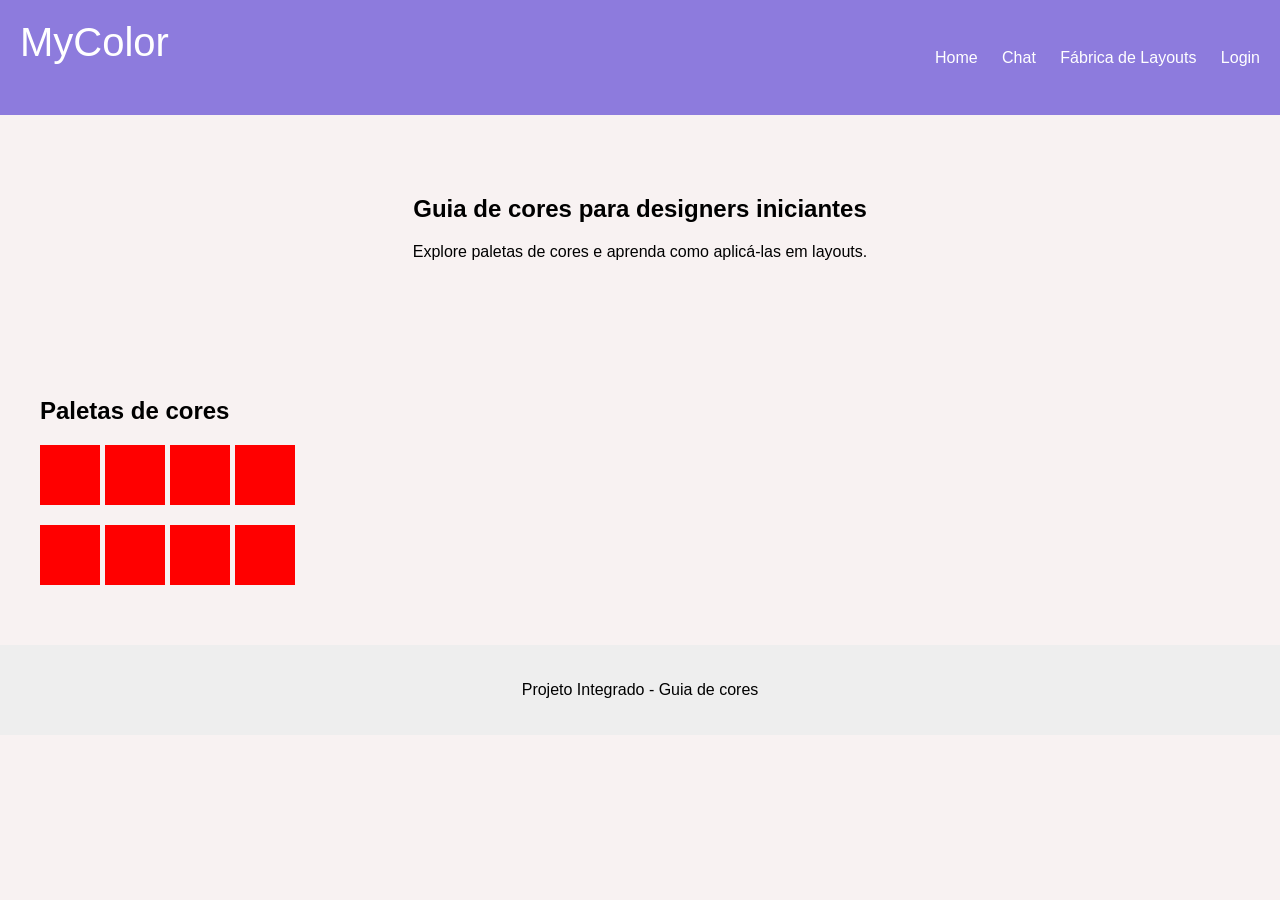
==== index.html @ c525cad0 "Primeiro Commit" ====
<!DOCTYPE html>
<html lang="pt-br">

<head>
<meta charset="UTF-8">
<title>MyColor</title>

<link rel="stylesheet" href="css/style.css">

</head>

<body>

<header>

<div class="logo">
MyColor
</div>

<nav>

<a href="index.html">Home</a>
<a href="chat.html">Chat</a>
<a href="fabrica-layout.html">Fábrica de Layouts</a>
<a href="login.html">Login</a>

</nav>

</header>


<main>

<section class="hero">

<h1>Guia de cores para designers iniciantes</h1>

<p>
Explore paletas de cores e aprenda como aplicá-las em layouts.
</p>

</section>


<section class="paletas">

<h2>Paletas de cores</h2>

<div class="paleta">

<div class="cor"></div>
<div class="cor"></div>
<div class="cor"></div>
<div class="cor"></div>

</div>

<div class="paleta">

<div class="cor"></div>
<div class="cor"></div>
<div class="cor"></div>
<div class="cor"></div>

</div>

</section>


</main>

<footer>

<p>Projeto Integrado - Guia de cores</p>

</footer>

</body>

</html>
---- css/style.css ----
body{
font-family: Arial;
margin:0;
background:#F8F2F2;
}

/* HEADER */

header{
background:#8D7BDD;
color:rgb(255, 255, 255);
padding:20px;

display:flex;
justify-content:space-between;
align-items:center;
}

nav a{
color:rgb(255, 255, 255);
text-decoration:none;
margin-left:20px;
}


/* HERO */

.hero{
padding:60px;
text-align:center;
}


/* PALETAS */

.paletas{
padding:40px;
}

.paleta{
display:flex;
margin-bottom:20px;
}

.cor{
width:60px;
height:60px;
margin-right:5px;
background:red;
}


/* FOOTER */

footer{
background:#eee;
padding:20px;
text-align:center;
}







/*TELA DE LOGIN*/



/* FUNDO DA PÁGINA */

.login-body{
background:#A4A5E3;
font-family: Arial, Helvetica, sans-serif;
margin:0;
display:flex;
justify-content:center;
align-items:center;
height:100vh;
}

/* CONTAINER */

.login-container{
text-align:center;
}

/* LOGO */

.logo{
font-size:40px;
margin-bottom:30px;
}

/* CAIXA DO LOGIN */

.login-box{
background:#EDEDED;
padding:40px;
border-radius:12px;
width:350px;
box-shadow:0px 4px 10px rgba(0,0,0,0.2);
}

/* INPUTS */

.login-box input{
width:100%;
padding:12px;
margin-bottom:15px;
border:none;
border-radius:8px;
background:#D9D9D9;
}

/* LINK SENHA */

.links{
text-align:right;
margin-bottom:20px;
}

.links a{
font-size:12px;
color:#6C63FF;
text-decoration:none;
}

/* BOTÃO */

button{
background:#7B6BE6;
color:white;
border:none;
padding:10px 30px;
border-radius:8px;
cursor:pointer;
}

/* TEXTO CADASTRO */

.cadastro{
margin-top:20px;
font-size:14px;
}

.cadastro a{
color:#6C63FF;
text-decoration:none;
}


/* EMAIL */
.email-exemplo{
font-size:13px;
margin-bottom:15px;
font-weight:bold;
}

/* REENVIAR */
.reenviar{
font-size:12px;
color:#555;
margin-bottom:10px;
}

/* CONTAINER DOS CÓDIGOS */
.codigo-container{
display:flex;
justify-content:center;
gap:10px;
margin-bottom:20px;
}

/* INPUTS DO CÓDIGO */
.codigo-container input{
width:40px;
height:40px;
text-align:center;
font-size:18px;
border:none;
border-radius:8px;
background:#DCDCDC;

box-shadow: inset 2px 2px 5px rgba(0,0,0,0.15),
            inset -2px -2px 5px rgba(255,255,255,0.7);

outline:none;
}

/* BOTÃO ENVIAR */
.btn-enviar{
background:#7B6BE6;
color:white;
border:none;
padding:10px 25px;
border-radius:10px;
cursor:pointer;
font-weight:bold;

box-shadow:0 4px 10px rgba(0,0,0,0.2);
}

.btn-enviar:hover{
background:#6a5ad1;
}


.linha-input{
display:flex;
gap:10px;
justify-content:center;
}

.codigo-container{
display:flex;
gap:10px;
justify-content:center;
margin-bottom:20px;
}

.codigo-container input{
width:40px;
height:40px;
text-align:center;
border:none;
border-radius:8px;
background:#DCDCDC;
}

.voltar{
position: fixed; /* fixa na tela */
top: 30px;
left: 30px;

background: #BDB9D9;
padding: 10px 14px;
border-radius: 12px;

text-decoration: none;
color: black;
font-size: 18px;

z-index: 999; /* garante que fica por cima */
}

.voltar:hover{    /* TEM INTERAÇÃO AO PASSAR O MOUSE POR CIMA*/
background:#a9a4d0;
}

.btn{
background:#7B6BE6;
color:white;
border:none;
padding:12px 25px;
border-radius:10px;
cursor:pointer;
font-weight:bold;
font-size:14px;

box-shadow:0 4px 10px rgba(0,0,0,0.2);

transition:0.2s;
}

/* HOVER */
.btn:hover{
background:#6a5ad1;
transform:scale(1.03);
}

/* ACTIVE (clique) */
.btn:active{
transform:scale(0.97);
}

.linha-input{
display:flex;
gap:10px;
justify-content:center;
align-items:center;
}
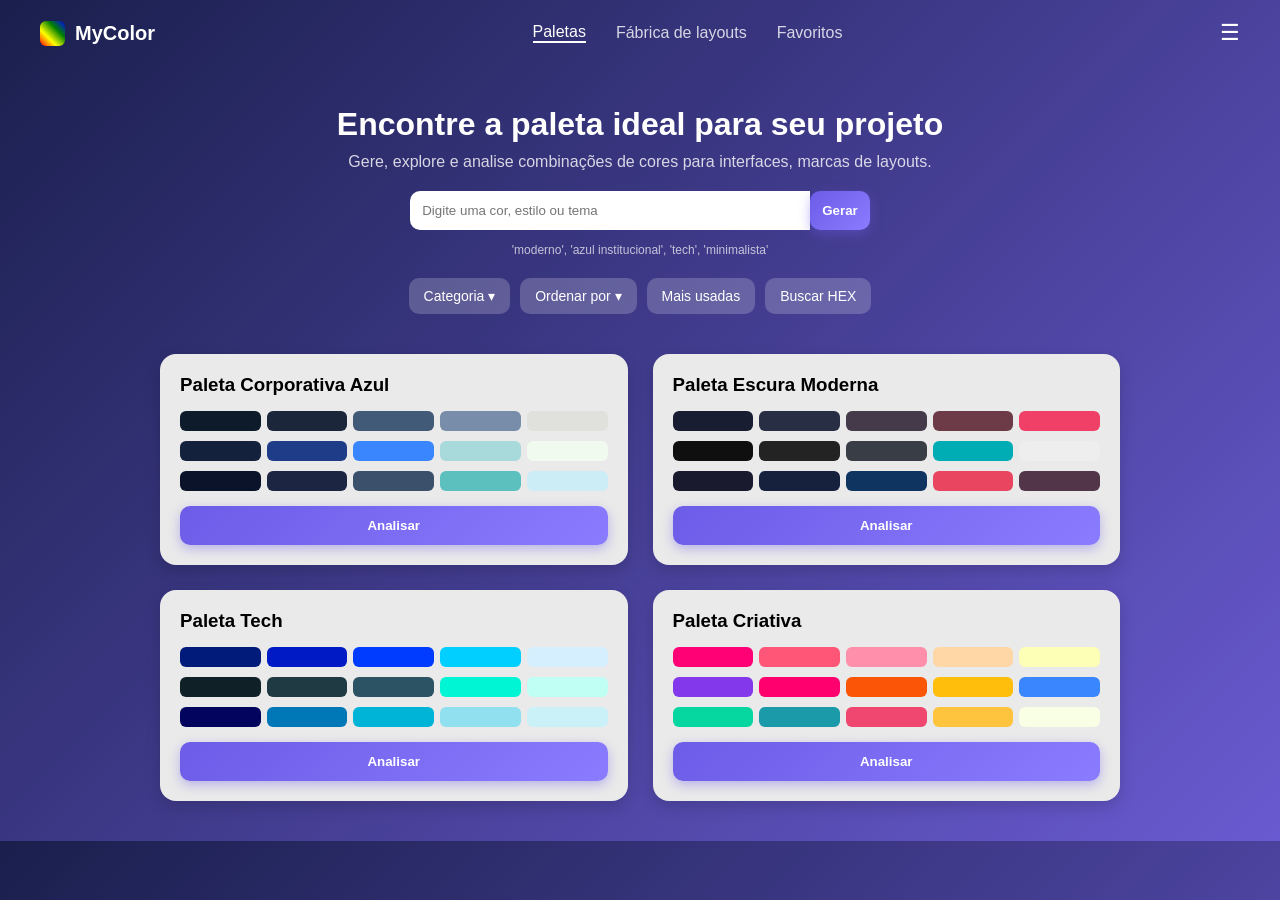
==== commit cbc1ebe3: "segundo commit" ====
--- a/index.html
+++ b/index.html
@@ -1,80 +1,181 @@
 <!DOCTYPE html>
 <html lang="pt-br">
-
 <head>
 <meta charset="UTF-8">
-<title>MyColor</title>
-
+<title>MyColor - Paletas</title>
 <link rel="stylesheet" href="css/style.css">
-
 </head>
-
 <body>
 
-<header>
+<header class="topo">
+    <div class="logo-area">
+        <div class="logo-icon"></div>
+        <h2 class="logo">MyColor</h2>
+    </div>
 
-<div class="logo">
-MyColor
-</div>
+    <nav class="menu">
+        <a href="index.html" class="ativo">Paletas</a>
+        <a href="fabrica-layout.html">Fábrica de layouts</a>
+        <a href="favoritos.html">Favoritos</a>
+    </nav>
 
-<nav>
-
-<a href="index.html">Home</a>
-<a href="chat.html">Chat</a>
-<a href="fabrica-layout.html">Fábrica de Layouts</a>
-<a href="login.html">Login</a>
-
-</nav>
-
+    <a href="login.html" class="menu-icon">☰</a>
 </header>
 
+<section class="hero">
+    <h1>Encontre a paleta ideal para seu projeto</h1>
+    <p>Gere, explore e analise combinações de cores para interfaces, marcas de layouts.</p>
 
-<main>
+    <div class="busca">
+        <input type="text" placeholder="Digite uma cor, estilo ou tema">
+        <button>Gerar</button>
+    </div>
 
-<section class="hero">
+    <span class="exemplo">'moderno', 'azul institucional', 'tech', 'minimalista'</span>
 
-<h1>Guia de cores para designers iniciantes</h1>
-
-<p>
-Explore paletas de cores e aprenda como aplicá-las em layouts.
-</p>
-
+    <div class="filtros">
+        <div class="filtro">Categoria ▾</div>
+        <div class="filtro">Ordenar por ▾</div>
+        <div class="filtro">Mais usadas</div>
+        <div class="filtro">Buscar HEX</div>
+    </div>
 </section>
 
+<main class="paletas-container">
 
-<section class="paletas">
+    <!-- CORPORATIVO -->
+    <div class="paleta-card">
+        <h3>Paleta Corporativa Azul</h3>
 
-<h2>Paletas de cores</h2>
+        <div class="grupo-paletas">
+            <div class="linha">
+                <span style="background:#0D1B2A"></span>
+                <span style="background:#1B263B"></span>
+                <span style="background:#415A77"></span>
+                <span style="background:#778DA9"></span>
+                <span style="background:#E0E1DD"></span>
+            </div>
 
-<div class="paleta">
+            <div class="linha">
+                <span style="background:#14213D"></span>
+                <span style="background:#1F3C88"></span>
+                <span style="background:#3A86FF"></span>
+                <span style="background:#A8DADC"></span>
+                <span style="background:#F1FAEE"></span>
+            </div>
 
-<div class="cor"></div>
-<div class="cor"></div>
-<div class="cor"></div>
-<div class="cor"></div>
+            <div class="linha">
+                <span style="background:#0B132B"></span>
+                <span style="background:#1C2541"></span>
+                <span style="background:#3A506B"></span>
+                <span style="background:#5BC0BE"></span>
+                <span style="background:#CDEDF6"></span>
+            </div>
+        </div>
 
-</div>
+        <button class="btn-analisar">Analisar</button>
+    </div>
 
-<div class="paleta">
+    <!-- ESCURA -->
+    <div class="paleta-card">
+        <h3>Paleta Escura Moderna</h3>
 
-<div class="cor"></div>
-<div class="cor"></div>
-<div class="cor"></div>
-<div class="cor"></div>
+        <div class="grupo-paletas">
+            <div class="linha">
+                <span style="background:#191D32"></span>
+                <span style="background:#282F44"></span>
+                <span style="background:#453A49"></span>
+                <span style="background:#6D3B47"></span>
+                <span style="background:#F14068"></span>
+            </div>
 
-</div>
+            <div class="linha">
+                <span style="background:#0F0F0F"></span>
+                <span style="background:#232323"></span>
+                <span style="background:#393E46"></span>
+                <span style="background:#00ADB5"></span>
+                <span style="background:#EEEEEE"></span>
+            </div>
 
-</section>
+            <div class="linha">
+                <span style="background:#1A1A2E"></span>
+                <span style="background:#16213E"></span>
+                <span style="background:#0F3460"></span>
+                <span style="background:#E94560"></span>
+                <span style="background:#53354A"></span>
+            </div>
+        </div>
 
+        <button class="btn-analisar">Analisar</button>
+    </div>
+
+    <!-- TECH -->
+    <div class="paleta-card">
+        <h3>Paleta Tech</h3>
+
+        <div class="grupo-paletas">
+            <div class="linha">
+                <span style="background:#001B79"></span>
+                <span style="background:#001BC5"></span>
+                <span style="background:#003CFF"></span>
+                <span style="background:#00CFFF"></span>
+                <span style="background:#D6EFFF"></span>
+            </div>
+
+            <div class="linha">
+                <span style="background:#0F2027"></span>
+                <span style="background:#203A43"></span>
+                <span style="background:#2C5364"></span>
+                <span style="background:#00F5D4"></span>
+                <span style="background:#C0FFF4"></span>
+            </div>
+
+            <div class="linha">
+                <span style="background:#03045E"></span>
+                <span style="background:#0077B6"></span>
+                <span style="background:#00B4D8"></span>
+                <span style="background:#90E0EF"></span>
+                <span style="background:#CAF0F8"></span>
+            </div>
+        </div>
+
+        <button class="btn-analisar">Analisar</button>
+    </div>
+
+    <!-- CRIATIVA -->
+    <div class="paleta-card">
+        <h3>Paleta Criativa</h3>
+
+        <div class="grupo-paletas">
+            <div class="linha">
+                <span style="background:#FF0075"></span>
+                <span style="background:#FF5677"></span>
+                <span style="background:#FF8FAB"></span>
+                <span style="background:#FFD6A5"></span>
+                <span style="background:#FDFFB6"></span>
+            </div>
+
+            <div class="linha">
+                <span style="background:#8338EC"></span>
+                <span style="background:#FF006E"></span>
+                <span style="background:#FB5607"></span>
+                <span style="background:#FFBE0B"></span>
+                <span style="background:#3A86FF"></span>
+            </div>
+
+            <div class="linha">
+                <span style="background:#06D6A0"></span>
+                <span style="background:#1B9AAA"></span>
+                <span style="background:#EF476F"></span>
+                <span style="background:#FFC43D"></span>
+                <span style="background:#F8FFE5"></span>
+            </div>
+        </div>
+
+        <button class="btn-analisar">Analisar</button>
+    </div>
 
 </main>
 
-<footer>
-
-<p>Projeto Integrado - Guia de cores</p>
-
-</footer>
-
 </body>
-
 </html>
--- a/css/style.css
+++ b/css/style.css
@@ -1,283 +1,872 @@
+/* ===== RESET ===== */
+*{
+margin:0;
+padding:0;
+box-sizing:border-box;
+font-family:Arial, Helvetica, sans-serif;
+}
+
+/* ===== BODY ===== */
 body{
-font-family: Arial;
-margin:0;
-background:#F8F2F2;
-}
-
-/* HEADER */
-
-header{
-background:#8D7BDD;
-color:rgb(255, 255, 255);
+background:linear-gradient(135deg, #1a1f4d, #6a5ad1);
+color:white;
+}
+
+/* ===== TOPO ===== */
+.topo{
+display:flex;
+justify-content:space-between;
+align-items:center;
+padding:20px 40px;
+}
+
+.logo{
+font-size:20px;
+font-weight:bold;
+}
+
+.logo-area{
+display:flex;
+align-items:center;
+gap:10px;
+}
+
+.logo-icon{
+width:25px;
+height:25px;
+background:linear-gradient(45deg, red, yellow, green, blue);
+border-radius:6px;
+}
+
+/* MENU */
+.menu{
+display:flex;
+align-items:center;
+}
+
+.menu a{
+margin:0 15px;
+color:white;
+text-decoration:none;
+opacity:0.8;
+transition:0.2s;
+}
+
+.menu a:hover{
+opacity:1;
+}
+
+.menu a.ativo{
+opacity:1;
+border-bottom:2px solid white;
+}
+
+/* MENU ICON */
+.menu-icon{
+font-size:22px;
+cursor:pointer;
+color:white;
+text-decoration:none;
+transition:0.2s;
+}
+
+.menu-icon:hover{
+transform:scale(1.1);
+}
+
+/* ===== HERO ===== */
+.hero{
+text-align:center;
+margin-top:40px;
+}
+
+.hero h1{
+font-size:32px;
+margin-bottom:10px;
+}
+
+.hero p{
+opacity:0.8;
+margin-bottom:20px;
+}
+
+/* BUSCA */
+.busca{
+display:flex;
+justify-content:center;
+margin-bottom:10px;
+}
+
+.busca input{
+width:400px;
+padding:12px;
+border:none;
+border-radius:10px 0 0 10px;
+}
+
+.busca button{
+padding:12px 20px;
+border:none;
+background:#3A86FF;
+color:white;
+border-radius:0 10px 10px 0;
+cursor:pointer;
+}
+
+/* TEXTO EXEMPLO */
+.exemplo{
+font-size:12px;
+opacity:0.7;
+}
+
+/* FILTROS */
+.filtros{
+display:flex;
+justify-content:center;
+gap:10px;
+margin:20px 0;
+flex-wrap:wrap;
+}
+
+.filtro{
+background:rgba(255,255,255,0.2);
+padding:10px 15px;
+border-radius:10px;
+font-size:14px;
+}
+
+/* ===== PALETAS ===== */
+.paletas-container{
+display:grid;
+grid-template-columns:repeat(2, 1fr);
+gap:25px;
+max-width:1000px;
+margin:40px auto;
+padding:0 20px;
+}
+
+.paleta-card{
+background:#eaeaea;
+color:black;
 padding:20px;
-
-display:flex;
-justify-content:space-between;
-align-items:center;
-}
-
-nav a{
-color:rgb(255, 255, 255);
-text-decoration:none;
-margin-left:20px;
-}
-
-
-/* HERO */
-
-.hero{
-padding:60px;
-text-align:center;
-}
-
-
-/* PALETAS */
-
-.paletas{
-padding:40px;
-}
-
-.paleta{
-display:flex;
+border-radius:16px;
+box-shadow:0 6px 15px rgba(0,0,0,0.15);
+transition:0.2s;
+}
+
+.paleta-card:hover{
+transform:translateY(-3px);
+}
+
+.paleta-card h3{
+margin-bottom:15px;
+}
+
+/* ===== NOVAS PALETAS AGRUPADAS ===== */
+.grupo-paletas{
+display:flex;
+flex-direction:column;
+gap:10px;
+margin-bottom:15px;
+}
+
+.linha{
+display:flex;
+gap:6px;
+}
+
+.linha span{
+flex:1;
+height:20px;
+border-radius:6px;
+}
+
+/* BOTÃO ANALISAR */
+.btn-analisar{
+width:100%;
+padding:10px;
+border:none;
+border-radius:10px;
+background:#3A86FF;
+color:white;
+cursor:pointer;
+font-weight:bold;
+transition:0.2s;
+}
+
+.btn-analisar:hover{
+background:#2f6fd1;
+transform:scale(1.02);
+}
+
+/* ===== FÁBRICA ===== */
+.painel-topo{
+display:flex;
+gap:20px;
 margin-bottom:20px;
 }
 
-.cor{
-width:60px;
-height:60px;
-margin-right:5px;
-background:red;
-}
-
-
-/* FOOTER */
-
-footer{
-background:#eee;
-padding:20px;
-text-align:center;
-}
-
-
-
-
-
-
-
-/*TELA DE LOGIN*/
-
-
-
-/* FUNDO DA PÁGINA */
-
-.login-body{
-background:#A4A5E3;
-font-family: Arial, Helvetica, sans-serif;
-margin:0;
-display:flex;
-justify-content:center;
-align-items:center;
-height:100vh;
-}
-
-/* CONTAINER */
-
-.login-container{
-text-align:center;
-}
-
-/* LOGO */
-
-.logo{
-font-size:40px;
-margin-bottom:30px;
-}
-
-/* CAIXA DO LOGIN */
-
-.login-box{
-background:#EDEDED;
-padding:40px;
+.box{
+flex:1;
+background:#f5f5f5;
+padding:15px;
 border-radius:12px;
-width:350px;
-box-shadow:0px 4px 10px rgba(0,0,0,0.2);
-}
-
-/* INPUTS */
-
-.login-box input{
-width:100%;
-padding:12px;
-margin-bottom:15px;
-border:none;
-border-radius:8px;
-background:#D9D9D9;
-}
-
-/* LINK SENHA */
-
-.links{
-text-align:right;
-margin-bottom:20px;
-}
-
-.links a{
-font-size:12px;
-color:#6C63FF;
-text-decoration:none;
-}
-
-/* BOTÃO */
-
-button{
-background:#7B6BE6;
-color:white;
-border:none;
-padding:10px 30px;
-border-radius:8px;
-cursor:pointer;
-}
-
-/* TEXTO CADASTRO */
-
-.cadastro{
-margin-top:20px;
-font-size:14px;
-}
-
-.cadastro a{
-color:#6C63FF;
-text-decoration:none;
-}
-
-
-/* EMAIL */
-.email-exemplo{
-font-size:13px;
-margin-bottom:15px;
-font-weight:bold;
-}
-
-/* REENVIAR */
-.reenviar{
-font-size:12px;
-color:#555;
+box-shadow:0 2px 6px rgba(0,0,0,0.1);
+text-align:left;
+color:black;
+}
+
+.box p{
+font-weight:600;
 margin-bottom:10px;
 }
 
-/* CONTAINER DOS CÓDIGOS */
-.codigo-container{
-display:flex;
-justify-content:center;
+.paleta-fixa{
+display:flex;
 gap:10px;
-margin-bottom:20px;
-}
-
-/* INPUTS DO CÓDIGO */
-.codigo-container input{
+}
+
+.paleta-fixa span{
 width:40px;
 height:40px;
+border-radius:8px;
+}
+
+/* BOTÕES */
+.botoes-tipo button{
+padding:8px 15px;
+border:none;
+border-radius:20px;
+background:#ddd;
+cursor:pointer;
+margin-right:8px;
+transition:0.2s;
+}
+
+.botoes-tipo button:hover{
+background:#bbb;
+}
+
+.botoes-tipo button.ativo{
+background:#3A86FF;
+color:#fff;
+}
+
+/* PREVIEW */
+.preview{
+background:#fff;
+border-radius:16px;
+padding:25px;
+box-shadow:0 8px 20px rgba(0,0,0,0.1);
+transition:0.3s;
+color:black;
+}
+
+.preview:hover{
+transform:scale(1.01);
+}
+
+.preview-header{
+display:flex;
+justify-content:space-between;
+align-items:center;
+margin-bottom:20px;
+}
+
+.logo-mini{
+width:50px;
+height:25px;
+background:#3A86FF;
+border-radius:6px;
+}
+
+.menu-mini{
+width:120px;
+height:20px;
+background:#ddd;
+border-radius:6px;
+}
+
+.preview-body{
+display:grid;
+grid-template-columns:repeat(2, 1fr);
+gap:10px;
+}
+
+.card-mini{
+height:70px;
+background:#f0f0f0;
+border-radius:10px;
+}
+
+.preview-footer{
+margin-top:20px;
+display:flex;
+justify-content:center;
+}
+
+.btn-mini{
+width:140px;
+height:35px;
+background:#3A86FF;
+border-radius:10px;
+}
+
+/* BOTÃO FINAL */
+.acao{
 text-align:center;
+margin-top:20px;
+}
+
+.btn-aplicar{
+padding:12px 25px;
+background:#3A86FF;
+color:#fff;
+border:none;
+border-radius:10px;
+cursor:pointer;
+font-weight:600;
+transition:0.2s;
+}
+
+.btn-aplicar:hover{
+background:#2f6fd1;
+transform:scale(1.03);
+}
+
+/* ===== CHAT ===== */
+.chat-btn{
+position:fixed;
+bottom:30px;
+right:30px;
+width:55px;
+height:55px;
+border-radius:50%;
+background:#d9d9d9;
+display:flex;
+align-items:center;
+justify-content:center;
+font-size:20px;
+cursor:pointer;
+box-shadow:0 4px 10px rgba(0,0,0,0.3);
+transition:0.2s;
+}
+
+.chat-btn:hover{
+transform:scale(1.1);
+}
+
+.chat-overlay{
+position:fixed;
+top:0;
+left:0;
+width:100%;
+height:100%;
+background:rgba(0,0,0,0.4);
+display:none;
+justify-content:center;
+align-items:center;
+z-index:1000;
+}
+
+.chat-box{
+width:500px;
+height:350px;
+background:#1e1e1e;
+border-radius:10px;
+display:flex;
+flex-direction:column;
+position:relative;
+overflow:hidden;
+}
+
+.fechar{
+position:absolute;
+top:10px;
+right:15px;
+color:white;
+cursor:pointer;
 font-size:18px;
-border:none;
+}
+
+.chat-mensagens{
+flex:1;
+padding:15px;
+color:white;
+overflow-y:auto;
+}
+
+.msg-bot{
+background:#2c2c2c;
+padding:10px;
 border-radius:8px;
-background:#DCDCDC;
-
-box-shadow: inset 2px 2px 5px rgba(0,0,0,0.15),
-            inset -2px -2px 5px rgba(255,255,255,0.7);
-
+margin-bottom:10px;
+max-width:70%;
+}
+
+.msg-user{
+background:#3A86FF;
+padding:10px;
+border-radius:8px;
+margin-bottom:10px;
+max-width:70%;
+margin-left:auto;
+}
+
+.chat-input{
+display:flex;
+padding:10px;
+background:#2a2a2a;
+}
+
+.chat-input input{
+flex:1;
+background:#3a3a3a;
+border:none;
+color:white;
+padding:10px;
+border-radius:6px;
+}
+
+.chat-input button{
+margin-left:10px;
+background:#3A86FF;
+border:none;
+color:white;
+padding:10px 15px;
+border-radius:6px;
+cursor:pointer;
+}
+
+/* ===== LOGIN ===== */
+.login-body{
+height:100vh;
+display:flex;
+justify-content:center;
+align-items:center;
+background:linear-gradient(135deg, #6C5CE7, #000);
+}
+
+.login-container{
+display:flex;
+flex-direction:column;
+align-items:center;
+}
+
+.login-body .logo{
+color:white;
+margin-bottom:20px;
+}
+
+.login-box{
+background:white;
+padding:30px;
+border-radius:12px;
+width:320px;
+box-shadow:0 10px 25px rgba(0,0,0,0.2);
+color:black;
+}
+
+.login-box form{
+display:flex;
+flex-direction:column;
+}
+
+.login-box input{
+margin-bottom:15px;
+border:1px solid #ccc;
+padding:10px;
+border-radius:8px;
+}
+
+.login-box input:focus{
+border-color:#6C5CE7;
 outline:none;
 }
 
-/* BOTÃO ENVIAR */
-.btn-enviar{
-background:#7B6BE6;
-color:white;
-border:none;
-padding:10px 25px;
-border-radius:10px;
-cursor:pointer;
+/* LINKS */
+.links{
+display:flex;
+justify-content:flex-end;
+margin-bottom:15px;
+}
+
+.links a{
+font-size:13px;
+color:#6C5CE7;
+text-decoration:none;
+}
+
+.links a:hover{
+text-decoration:underline;
+}
+
+.cadastro{
+margin-top:15px;
+font-size:14px;
+text-align:center;
+}
+
+.cadastro a{
+color:#6C5CE7;
+text-decoration:none;
+}
+
+.cadastro a:hover{
+text-decoration:underline;
+}
+
+/* ===== CONTAINER ===== */
+.container{
+max-width:1000px; /* menor */
+margin:30px auto;
+padding:0 15px;
+}
+
+/* ===== TÍTULO ===== */
+.container h2{
+font-size:20px;
+margin-bottom:15px;
+}
+
+/* ===== PAINEL TOPO ===== */
+.painel-topo{
+display:flex;
+gap:15px;
+margin-bottom:15px;
+}
+
+.box{
+flex:1;
+background:#f5f5f5;
+padding:12px; /* menor */
+border-radius:10px;
+color:black;
+}
+
+.box p{
+font-size:13px;
+margin-bottom:8px;
+}
+
+/* ===== PALETA FIXA ===== */
+.paleta-fixa{
+display:flex;
+gap:6px;
+}
+
+.paleta-fixa span{
+width:28px;  /* menor */
+height:28px;
+border-radius:6px;
+}
+
+/* ===== BOTÕES TIPO ===== */
+.botoes-tipo{
+display:flex;
+gap:8px;
+}
+
+.botoes-tipo button{
+padding:6px 12px;
+border:none;
+border-radius:15px;
+background:#ddd;
+cursor:pointer;
+font-size:12px;
+}
+
+.botoes-tipo .ativo{
+background:#3A86FF;
+color:white;
+}
+
+/* ===== PREVIEW ===== */
+.preview{
+background:#eaeaea;
+padding:15px; /* menor */
+border-radius:14px;
+margin-bottom:15px;
+}
+
+/* HEADER */
+.preview-header{
+display:flex;
+justify-content:space-between;
+margin-bottom:10px;
+}
+
+.logo-mini{
+width:60px;
+height:18px;
+background:#3A86FF;
+border-radius:6px;
+}
+
+.menu-mini{
+width:90px;
+height:14px;
+background:#bbb;
+border-radius:6px;
+}
+
+/* BODY */
+.preview-body{
+display:grid;
+grid-template-columns:1fr 1fr;
+gap:10px;
+margin-bottom:10px;
+}
+
+.card-mini{
+height:60px; /* menor */
+background:#d1d1d1;
+border-radius:10px;
+}
+
+/* FOOTER */
+.preview-footer{
+display:flex;
+justify-content:center;
+}
+
+.btn-mini{
+width:120px;
+height:30px;
+background:#3A86FF;
+border-radius:8px;
+}
+
+/* ===== BOTÃO AÇÃO ===== */
+.acao{
+text-align:center;
+margin-top:10px;
+}
+
+.btn-aplicar{
+padding:10px 20px; /* menor */
+border:none;
+border-radius:10px;
+background:#3A86FF;
+color:white;
+cursor:pointer;
+font-size:13px;
+transition:0.2s;
+}
+
+.btn-aplicar:hover{
+background:#2f6fd6;
+}
+
+
+/* ===== RESET ===== */
+*{
+margin:0;
+padding:0;
+box-sizing:border-box;
+font-family:Arial, Helvetica, sans-serif;
+}
+
+/* ===== BODY ===== */
+body{
+background:linear-gradient(135deg, #1a1f4d, #6a5ad1);
+color:white;
+}
+
+/* ===== TOPO ===== */
+.topo{
+display:flex;
+justify-content:space-between;
+align-items:center;
+padding:20px 40px;
+}
+
+.logo{
+font-size:20px;
 font-weight:bold;
-
-box-shadow:0 4px 10px rgba(0,0,0,0.2);
-}
-
-.btn-enviar:hover{
-background:#6a5ad1;
-}
-
-
-.linha-input{
-display:flex;
+}
+
+.logo-area{
+display:flex;
+align-items:center;
 gap:10px;
-justify-content:center;
-}
-
-.codigo-container{
-display:flex;
-gap:10px;
-justify-content:center;
-margin-bottom:20px;
-}
-
-.codigo-container input{
-width:40px;
-height:40px;
+}
+
+.logo-icon{
+width:25px;
+height:25px;
+background:linear-gradient(45deg, red, yellow, green, blue);
+border-radius:6px;
+}
+
+/* MENU */
+.menu{
+display:flex;
+align-items:center;
+}
+
+.menu a{
+margin:0 15px;
+color:white;
+text-decoration:none;
+opacity:0.8;
+transition:0.2s;
+}
+
+.menu a:hover{
+opacity:1;
+}
+
+.menu a.ativo{
+opacity:1;
+border-bottom:2px solid white;
+}
+
+/* ===== HERO ===== */
+.hero{
 text-align:center;
-border:none;
+margin-top:40px;
+}
+
+/* ===== BOTÃO PADRÃO (NOVO ESTILO) ===== */
+.btn-analisar,
+.btn-aplicar,
+.busca button,
+.login-box button,
+.chat-input button{
+background:linear-gradient(135deg, #6C5CE7, #8A7CFF);
+color:white;
+border:none;
+border-radius:10px;
+padding:12px;
+cursor:pointer;
+font-weight:bold;
+transition:0.25s;
+box-shadow:0 4px 12px rgba(108,92,231,0.4);
+}
+
+/* HOVER */
+.btn-analisar:hover,
+.btn-aplicar:hover,
+.busca button:hover,
+.login-box button:hover,
+.chat-input button:hover{
+transform:translateY(-2px);
+box-shadow:0 6px 16px rgba(108,92,231,0.6);
+}
+
+/* CLICK */
+.btn-analisar:active,
+.btn-aplicar:active,
+.busca button:active,
+.login-box button:active,
+.chat-input button:active{
+transform:scale(0.97);
+}
+
+/* ===== INPUT ===== */
+input{
+border:1px solid #ccc;
 border-radius:8px;
-background:#DCDCDC;
-}
-
-.voltar{
-position: fixed; /* fixa na tela */
-top: 30px;
-left: 30px;
-
-background: #BDB9D9;
-padding: 10px 14px;
-border-radius: 12px;
-
-text-decoration: none;
-color: black;
-font-size: 18px;
-
-z-index: 999; /* garante que fica por cima */
-}
-
-.voltar:hover{    /* TEM INTERAÇÃO AO PASSAR O MOUSE POR CIMA*/
-background:#a9a4d0;
-}
-
-.btn{
-background:#7B6BE6;
-color:white;
-border:none;
-padding:12px 25px;
-border-radius:10px;
-cursor:pointer;
-font-weight:bold;
-font-size:14px;
-
-box-shadow:0 4px 10px rgba(0,0,0,0.2);
-
-transition:0.2s;
-}
-
-/* HOVER */
-.btn:hover{
-background:#6a5ad1;
-transform:scale(1.03);
-}
-
-/* ACTIVE (clique) */
-.btn:active{
-transform:scale(0.97);
-}
-
-.linha-input{
-display:flex;
-gap:10px;
-justify-content:center;
-align-items:center;
-}+padding:10px;
+}
+
+input:focus{
+outline:none;
+border-color:#6C5CE7;
+box-shadow:0 0 5px rgba(108,92,231,0.3);
+}
+
+/* ===== LOGIN ===== */
+.login-body{
+height:100vh;
+display:flex;
+justify-content:center;
+align-items:center;
+background:linear-gradient(135deg, #6C5CE7, #000);
+}
+
+.login-box{
+background:white;
+padding:30px;
+border-radius:12px;
+width:320px;
+box-shadow:0 10px 25px rgba(0,0,0,0.2);
+color:black;
+}
+
+.login-box h2{
+margin-bottom:15px;
+text-align:center;
+}
+
+.login-box input{
+margin-bottom:15px;
+}
+
+/* ===== CHAT ===== */
+.chat-btn{
+position:fixed;
+bottom:25px;
+right:25px;
+width:55px;
+height:55px;
+border-radius:50%;
+background:linear-gradient(135deg, #6C5CE7, #8A7CFF);
+display:flex;
+align-items:center;
+justify-content:center;
+font-size:22px;
+cursor:pointer;
+box-shadow:0 6px 15px rgba(0,0,0,0.3);
+transition:0.2s;
+}
+
+.chat-btn:hover{
+transform:scale(1.1);
+}
+
+.chat-overlay{
+position:fixed;
+top:0;
+left:0;
+width:100%;
+height:100%;
+background:rgba(0,0,0,0.5);
+display:none;
+justify-content:center;
+align-items:center;
+z-index:1000;
+}
+
+.chat-box{
+width:420px;
+height:320px;
+background:#1f1f2e;
+border-radius:12px;
+display:flex;
+flex-direction:column;
+overflow:hidden;
+}
+
+.chat-input{
+display:flex;
+padding:10px;
+background:#2a2a3a;
+}
+
+.chat-input input{
+flex:1;
+background:#3a3a4a;
+border:none;
+color:white;
+padding:8px;
+border-radius:6px;
+}
+
+/* ===== RESPONSIVO ===== */
+@media(max-width:768px){
+.busca input{
+width:100%;
+}
+}
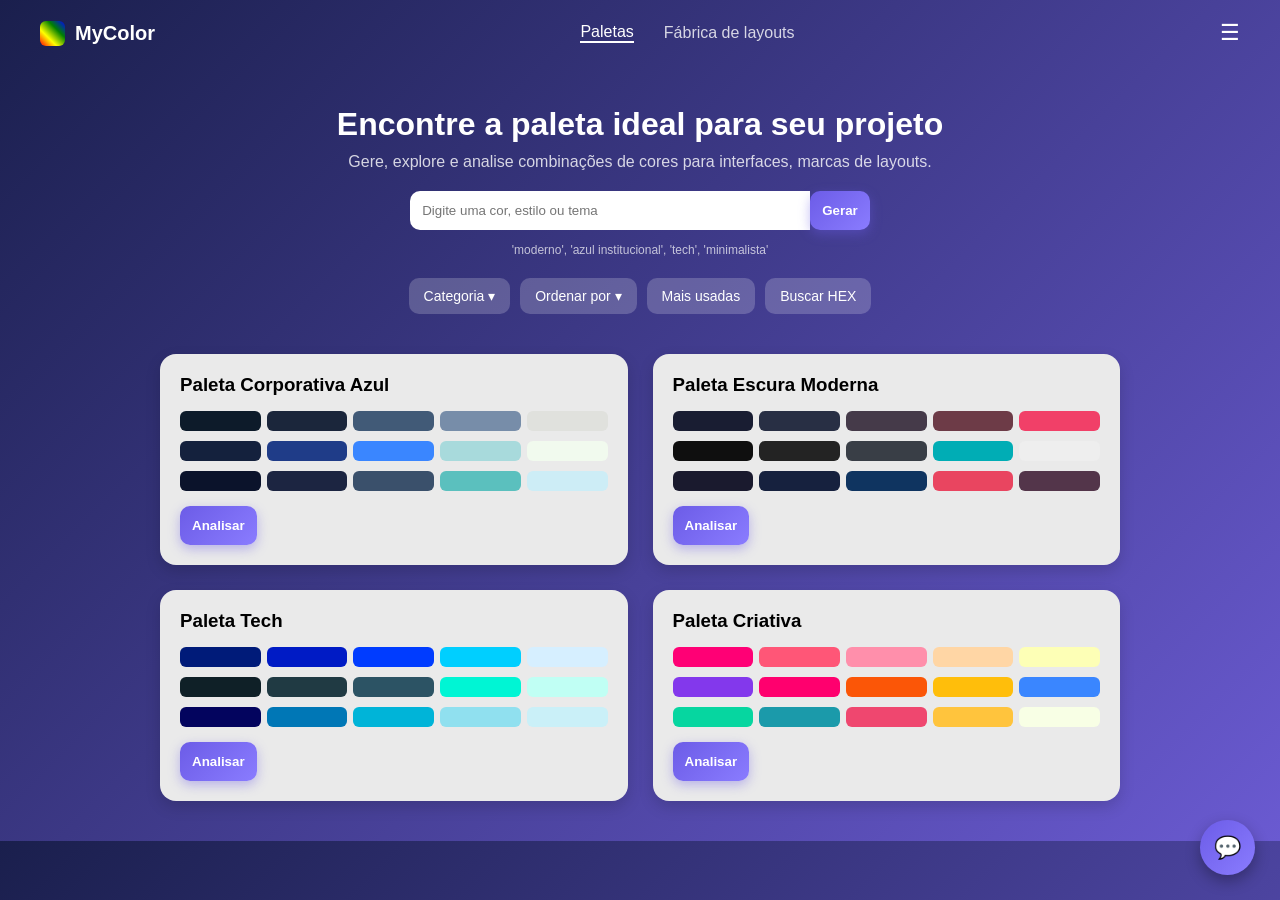
==== commit c2b24efb: "Terceiro commit" ====
--- a/index.html
+++ b/index.html
@@ -16,7 +16,7 @@
     <nav class="menu">
         <a href="index.html" class="ativo">Paletas</a>
         <a href="fabrica-layout.html">Fábrica de layouts</a>
-        <a href="favoritos.html">Favoritos</a>
+        
     </nav>
 
     <a href="login.html" class="menu-icon">☰</a>
@@ -175,7 +175,39 @@
         <button class="btn-analisar">Analisar</button>
     </div>
 
+
+
 </main>
+
+  <div class="chat-btn" onclick="abrirChat()">💬</div>
+
+<!-- CHAT -->
+<div class="chat-overlay" id="chat">
+    <div class="chat-box">
+        <span class="fechar" onclick="fecharChat()">✖</span>
+
+        <div class="chat-mensagens">
+            <div class="msg-bot">Olá! Posso sugerir paletas 🎨</div>
+        </div>
+
+        <div class="chat-input">
+            <input type="text" placeholder="Digite sua mensagem...">
+            <button>Enviar</button>
+        </div>
+    </div>
+</div>
+
+<!-- JS SIMPLES -->
+<script>
+function abrirChat(){
+    document.getElementById("chat").style.display = "flex";
+}
+
+function fecharChat(){
+    document.getElementById("chat").style.display = "none";
+}
+</script>
+
 
 </body>
 </html>
--- a/css/style.css
+++ b/css/style.css
@@ -1,4 +1,6 @@
-/* ===== RESET ===== */
+/* =====================================================
+   RESET GLOBAL
+===================================================== */
 *{
 margin:0;
 padding:0;
@@ -6,13 +8,17 @@
 font-family:Arial, Helvetica, sans-serif;
 }
 
-/* ===== BODY ===== */
+/* =====================================================
+   BODY GLOBAL
+===================================================== */
 body{
 background:linear-gradient(135deg, #1a1f4d, #6a5ad1);
 color:white;
 }
 
-/* ===== TOPO ===== */
+/* =====================================================
+   TOPO / HEADER
+===================================================== */
 .topo{
 display:flex;
 justify-content:space-between;
@@ -74,7 +80,9 @@
 transform:scale(1.1);
 }
 
-/* ===== HERO ===== */
+/* =====================================================
+   HERO (TELA PALETAS)
+===================================================== */
 .hero{
 text-align:center;
 margin-top:40px;
@@ -105,12 +113,7 @@
 }
 
 .busca button{
-padding:12px 20px;
-border:none;
-background:#3A86FF;
-color:white;
 border-radius:0 10px 10px 0;
-cursor:pointer;
 }
 
 /* TEXTO EXEMPLO */
@@ -135,7 +138,9 @@
 font-size:14px;
 }
 
-/* ===== PALETAS ===== */
+/* =====================================================
+   PALETAS
+===================================================== */
 .paletas-container{
 display:grid;
 grid-template-columns:repeat(2, 1fr);
@@ -162,7 +167,6 @@
 margin-bottom:15px;
 }
 
-/* ===== NOVAS PALETAS AGRUPADAS ===== */
 .grupo-paletas{
 display:flex;
 flex-direction:column;
@@ -181,264 +185,167 @@
 border-radius:6px;
 }
 
-/* BOTÃO ANALISAR */
-.btn-analisar{
-width:100%;
-padding:10px;
+/* =====================================================
+   BOTÕES PADRÃO (ROXINHO)
+===================================================== */
+.btn-analisar,
+.btn-aplicar,
+.busca button,
+.login-box button,
+.chat-input button{
+background:linear-gradient(135deg, #6C5CE7, #8A7CFF);
+color:white;
 border:none;
 border-radius:10px;
-background:#3A86FF;
-color:white;
+padding:12px;
 cursor:pointer;
 font-weight:bold;
-transition:0.2s;
-}
-
-.btn-analisar:hover{
-background:#2f6fd1;
-transform:scale(1.02);
-}
-
-/* ===== FÁBRICA ===== */
+transition:0.25s;
+box-shadow:0 4px 12px rgba(108,92,231,0.4);
+}
+
+.btn-analisar:hover,
+.btn-aplicar:hover,
+.busca button:hover,
+.login-box button:hover,
+.chat-input button:hover{
+transform:translateY(-2px);
+box-shadow:0 6px 16px rgba(108,92,231,0.6);
+}
+
+.btn-analisar:active,
+.btn-aplicar:active,
+.busca button:active,
+.login-box button:active,
+.chat-input button:active{
+transform:scale(0.97);
+}
+
+/* =====================================================
+   FÁBRICA DE LAYOUTS
+===================================================== */
+.container{
+max-width:1000px;
+margin:30px auto;
+padding:0 15px;
+}
+
+.container h2{
+font-size:20px;
+margin-bottom:15px;
+}
+
 .painel-topo{
 display:flex;
-gap:20px;
-margin-bottom:20px;
+gap:15px;
+margin-bottom:15px;
 }
 
 .box{
 flex:1;
 background:#f5f5f5;
-padding:15px;
-border-radius:12px;
-box-shadow:0 2px 6px rgba(0,0,0,0.1);
-text-align:left;
+padding:12px;
+border-radius:10px;
 color:black;
 }
 
 .box p{
-font-weight:600;
-margin-bottom:10px;
+font-size:13px;
+margin-bottom:8px;
 }
 
 .paleta-fixa{
 display:flex;
-gap:10px;
+gap:6px;
 }
 
 .paleta-fixa span{
-width:40px;
-height:40px;
-border-radius:8px;
-}
-
-/* BOTÕES */
+width:28px;
+height:28px;
+border-radius:6px;
+}
+
+.botoes-tipo{
+display:flex;
+gap:8px;
+}
+
 .botoes-tipo button{
-padding:8px 15px;
+padding:6px 12px;
 border:none;
-border-radius:20px;
+border-radius:15px;
 background:#ddd;
 cursor:pointer;
-margin-right:8px;
-transition:0.2s;
-}
-
-.botoes-tipo button:hover{
-background:#bbb;
-}
-
-.botoes-tipo button.ativo{
+font-size:12px;
+}
+
+.botoes-tipo .ativo{
 background:#3A86FF;
-color:#fff;
+color:white;
 }
 
 /* PREVIEW */
 .preview{
-background:#fff;
-border-radius:16px;
-padding:25px;
-box-shadow:0 8px 20px rgba(0,0,0,0.1);
-transition:0.3s;
+background:#eaeaea;
+padding:15px;
+border-radius:14px;
+margin-bottom:15px;
 color:black;
 }
 
-.preview:hover{
-transform:scale(1.01);
-}
-
 .preview-header{
 display:flex;
 justify-content:space-between;
-align-items:center;
-margin-bottom:20px;
+margin-bottom:10px;
 }
 
 .logo-mini{
-width:50px;
-height:25px;
+width:60px;
+height:18px;
 background:#3A86FF;
 border-radius:6px;
 }
 
 .menu-mini{
-width:120px;
-height:20px;
-background:#ddd;
+width:90px;
+height:14px;
+background:#bbb;
 border-radius:6px;
 }
 
 .preview-body{
 display:grid;
-grid-template-columns:repeat(2, 1fr);
+grid-template-columns:1fr 1fr;
 gap:10px;
+margin-bottom:10px;
 }
 
 .card-mini{
-height:70px;
-background:#f0f0f0;
+height:60px;
+background:#d1d1d1;
 border-radius:10px;
 }
 
 .preview-footer{
-margin-top:20px;
 display:flex;
 justify-content:center;
 }
 
 .btn-mini{
-width:140px;
-height:35px;
+width:120px;
+height:30px;
 background:#3A86FF;
-border-radius:10px;
-}
-
-/* BOTÃO FINAL */
+border-radius:8px;
+}
+
 .acao{
 text-align:center;
-margin-top:20px;
-}
-
-.btn-aplicar{
-padding:12px 25px;
-background:#3A86FF;
-color:#fff;
-border:none;
-border-radius:10px;
-cursor:pointer;
-font-weight:600;
-transition:0.2s;
-}
-
-.btn-aplicar:hover{
-background:#2f6fd1;
-transform:scale(1.03);
-}
-
-/* ===== CHAT ===== */
-.chat-btn{
-position:fixed;
-bottom:30px;
-right:30px;
-width:55px;
-height:55px;
-border-radius:50%;
-background:#d9d9d9;
-display:flex;
-align-items:center;
-justify-content:center;
-font-size:20px;
-cursor:pointer;
-box-shadow:0 4px 10px rgba(0,0,0,0.3);
-transition:0.2s;
-}
-
-.chat-btn:hover{
-transform:scale(1.1);
-}
-
-.chat-overlay{
-position:fixed;
-top:0;
-left:0;
-width:100%;
-height:100%;
-background:rgba(0,0,0,0.4);
-display:none;
-justify-content:center;
-align-items:center;
-z-index:1000;
-}
-
-.chat-box{
-width:500px;
-height:350px;
-background:#1e1e1e;
-border-radius:10px;
-display:flex;
-flex-direction:column;
-position:relative;
-overflow:hidden;
-}
-
-.fechar{
-position:absolute;
-top:10px;
-right:15px;
-color:white;
-cursor:pointer;
-font-size:18px;
-}
-
-.chat-mensagens{
-flex:1;
-padding:15px;
-color:white;
-overflow-y:auto;
-}
-
-.msg-bot{
-background:#2c2c2c;
-padding:10px;
-border-radius:8px;
-margin-bottom:10px;
-max-width:70%;
-}
-
-.msg-user{
-background:#3A86FF;
-padding:10px;
-border-radius:8px;
-margin-bottom:10px;
-max-width:70%;
-margin-left:auto;
-}
-
-.chat-input{
-display:flex;
-padding:10px;
-background:#2a2a2a;
-}
-
-.chat-input input{
-flex:1;
-background:#3a3a3a;
-border:none;
-color:white;
-padding:10px;
-border-radius:6px;
-}
-
-.chat-input button{
-margin-left:10px;
-background:#3A86FF;
-border:none;
-color:white;
-padding:10px 15px;
-border-radius:6px;
-cursor:pointer;
-}
-
-/* ===== LOGIN ===== */
+margin-top:10px;
+}
+
+/* =====================================================
+   LOGIN / CADASTRO / RECUPERAÇÃO
+===================================================== */
 .login-body{
 height:100vh;
 display:flex;
@@ -451,11 +358,7 @@
 display:flex;
 flex-direction:column;
 align-items:center;
-}
-
-.login-body .logo{
-color:white;
-margin-bottom:20px;
+gap: 25px;
 }
 
 .login-box{
@@ -479,12 +382,6 @@
 border-radius:8px;
 }
 
-.login-box input:focus{
-border-color:#6C5CE7;
-outline:none;
-}
-
-/* LINKS */
 .links{
 display:flex;
 justify-content:flex-end;
@@ -497,274 +394,15 @@
 text-decoration:none;
 }
 
-.links a:hover{
-text-decoration:underline;
-}
-
 .cadastro{
 margin-top:15px;
 font-size:14px;
 text-align:center;
 }
 
-.cadastro a{
-color:#6C5CE7;
-text-decoration:none;
-}
-
-.cadastro a:hover{
-text-decoration:underline;
-}
-
-/* ===== CONTAINER ===== */
-.container{
-max-width:1000px; /* menor */
-margin:30px auto;
-padding:0 15px;
-}
-
-/* ===== TÍTULO ===== */
-.container h2{
-font-size:20px;
-margin-bottom:15px;
-}
-
-/* ===== PAINEL TOPO ===== */
-.painel-topo{
-display:flex;
-gap:15px;
-margin-bottom:15px;
-}
-
-.box{
-flex:1;
-background:#f5f5f5;
-padding:12px; /* menor */
-border-radius:10px;
-color:black;
-}
-
-.box p{
-font-size:13px;
-margin-bottom:8px;
-}
-
-/* ===== PALETA FIXA ===== */
-.paleta-fixa{
-display:flex;
-gap:6px;
-}
-
-.paleta-fixa span{
-width:28px;  /* menor */
-height:28px;
-border-radius:6px;
-}
-
-/* ===== BOTÕES TIPO ===== */
-.botoes-tipo{
-display:flex;
-gap:8px;
-}
-
-.botoes-tipo button{
-padding:6px 12px;
-border:none;
-border-radius:15px;
-background:#ddd;
-cursor:pointer;
-font-size:12px;
-}
-
-.botoes-tipo .ativo{
-background:#3A86FF;
-color:white;
-}
-
-/* ===== PREVIEW ===== */
-.preview{
-background:#eaeaea;
-padding:15px; /* menor */
-border-radius:14px;
-margin-bottom:15px;
-}
-
-/* HEADER */
-.preview-header{
-display:flex;
-justify-content:space-between;
-margin-bottom:10px;
-}
-
-.logo-mini{
-width:60px;
-height:18px;
-background:#3A86FF;
-border-radius:6px;
-}
-
-.menu-mini{
-width:90px;
-height:14px;
-background:#bbb;
-border-radius:6px;
-}
-
-/* BODY */
-.preview-body{
-display:grid;
-grid-template-columns:1fr 1fr;
-gap:10px;
-margin-bottom:10px;
-}
-
-.card-mini{
-height:60px; /* menor */
-background:#d1d1d1;
-border-radius:10px;
-}
-
-/* FOOTER */
-.preview-footer{
-display:flex;
-justify-content:center;
-}
-
-.btn-mini{
-width:120px;
-height:30px;
-background:#3A86FF;
-border-radius:8px;
-}
-
-/* ===== BOTÃO AÇÃO ===== */
-.acao{
-text-align:center;
-margin-top:10px;
-}
-
-.btn-aplicar{
-padding:10px 20px; /* menor */
-border:none;
-border-radius:10px;
-background:#3A86FF;
-color:white;
-cursor:pointer;
-font-size:13px;
-transition:0.2s;
-}
-
-.btn-aplicar:hover{
-background:#2f6fd6;
-}
-
-
-/* ===== RESET ===== */
-*{
-margin:0;
-padding:0;
-box-sizing:border-box;
-font-family:Arial, Helvetica, sans-serif;
-}
-
-/* ===== BODY ===== */
-body{
-background:linear-gradient(135deg, #1a1f4d, #6a5ad1);
-color:white;
-}
-
-/* ===== TOPO ===== */
-.topo{
-display:flex;
-justify-content:space-between;
-align-items:center;
-padding:20px 40px;
-}
-
-.logo{
-font-size:20px;
-font-weight:bold;
-}
-
-.logo-area{
-display:flex;
-align-items:center;
-gap:10px;
-}
-
-.logo-icon{
-width:25px;
-height:25px;
-background:linear-gradient(45deg, red, yellow, green, blue);
-border-radius:6px;
-}
-
-/* MENU */
-.menu{
-display:flex;
-align-items:center;
-}
-
-.menu a{
-margin:0 15px;
-color:white;
-text-decoration:none;
-opacity:0.8;
-transition:0.2s;
-}
-
-.menu a:hover{
-opacity:1;
-}
-
-.menu a.ativo{
-opacity:1;
-border-bottom:2px solid white;
-}
-
-/* ===== HERO ===== */
-.hero{
-text-align:center;
-margin-top:40px;
-}
-
-/* ===== BOTÃO PADRÃO (NOVO ESTILO) ===== */
-.btn-analisar,
-.btn-aplicar,
-.busca button,
-.login-box button,
-.chat-input button{
-background:linear-gradient(135deg, #6C5CE7, #8A7CFF);
-color:white;
-border:none;
-border-radius:10px;
-padding:12px;
-cursor:pointer;
-font-weight:bold;
-transition:0.25s;
-box-shadow:0 4px 12px rgba(108,92,231,0.4);
-}
-
-/* HOVER */
-.btn-analisar:hover,
-.btn-aplicar:hover,
-.busca button:hover,
-.login-box button:hover,
-.chat-input button:hover{
-transform:translateY(-2px);
-box-shadow:0 6px 16px rgba(108,92,231,0.6);
-}
-
-/* CLICK */
-.btn-analisar:active,
-.btn-aplicar:active,
-.busca button:active,
-.login-box button:active,
-.chat-input button:active{
-transform:scale(0.97);
-}
-
-/* ===== INPUT ===== */
+/* =====================================================
+   INPUT GLOBAL
+===================================================== */
 input{
 border:1px solid #ccc;
 border-radius:8px;
@@ -777,34 +415,9 @@
 box-shadow:0 0 5px rgba(108,92,231,0.3);
 }
 
-/* ===== LOGIN ===== */
-.login-body{
-height:100vh;
-display:flex;
-justify-content:center;
-align-items:center;
-background:linear-gradient(135deg, #6C5CE7, #000);
-}
-
-.login-box{
-background:white;
-padding:30px;
-border-radius:12px;
-width:320px;
-box-shadow:0 10px 25px rgba(0,0,0,0.2);
-color:black;
-}
-
-.login-box h2{
-margin-bottom:15px;
-text-align:center;
-}
-
-.login-box input{
-margin-bottom:15px;
-}
-
-/* ===== CHAT ===== */
+/* =====================================================
+   CHAT IA
+===================================================== */
 .chat-btn{
 position:fixed;
 bottom:25px;
@@ -847,6 +460,38 @@
 display:flex;
 flex-direction:column;
 overflow:hidden;
+position:relative;
+}
+
+.fechar{
+position:absolute;
+top:10px;
+right:15px;
+cursor:pointer;
+color:white;
+}
+
+.chat-mensagens{
+flex:1;
+padding:10px;
+overflow-y:auto;
+}
+
+.msg-bot{
+background:#2c2c3a;
+padding:8px;
+border-radius:8px;
+margin-bottom:8px;
+max-width:70%;
+}
+
+.msg-user{
+background:#3A86FF;
+padding:8px;
+border-radius:8px;
+margin-bottom:8px;
+max-width:70%;
+margin-left:auto;
 }
 
 .chat-input{
@@ -864,9 +509,26 @@
 border-radius:6px;
 }
 
-/* ===== RESPONSIVO ===== */
+/* =====================================================
+   CÓDIGO 5 DÍGITOS
+===================================================== */
+.codigo-container{
+display:flex;
+justify-content:center;
+}
+
+.codigo-container input{
+width:180px;
+text-align:center;
+font-size:20px;
+letter-spacing:1px;
+}
+
+/* =====================================================
+   RESPONSIVO
+===================================================== */
 @media(max-width:768px){
 .busca input{
 width:100%;
 }
-}
+}
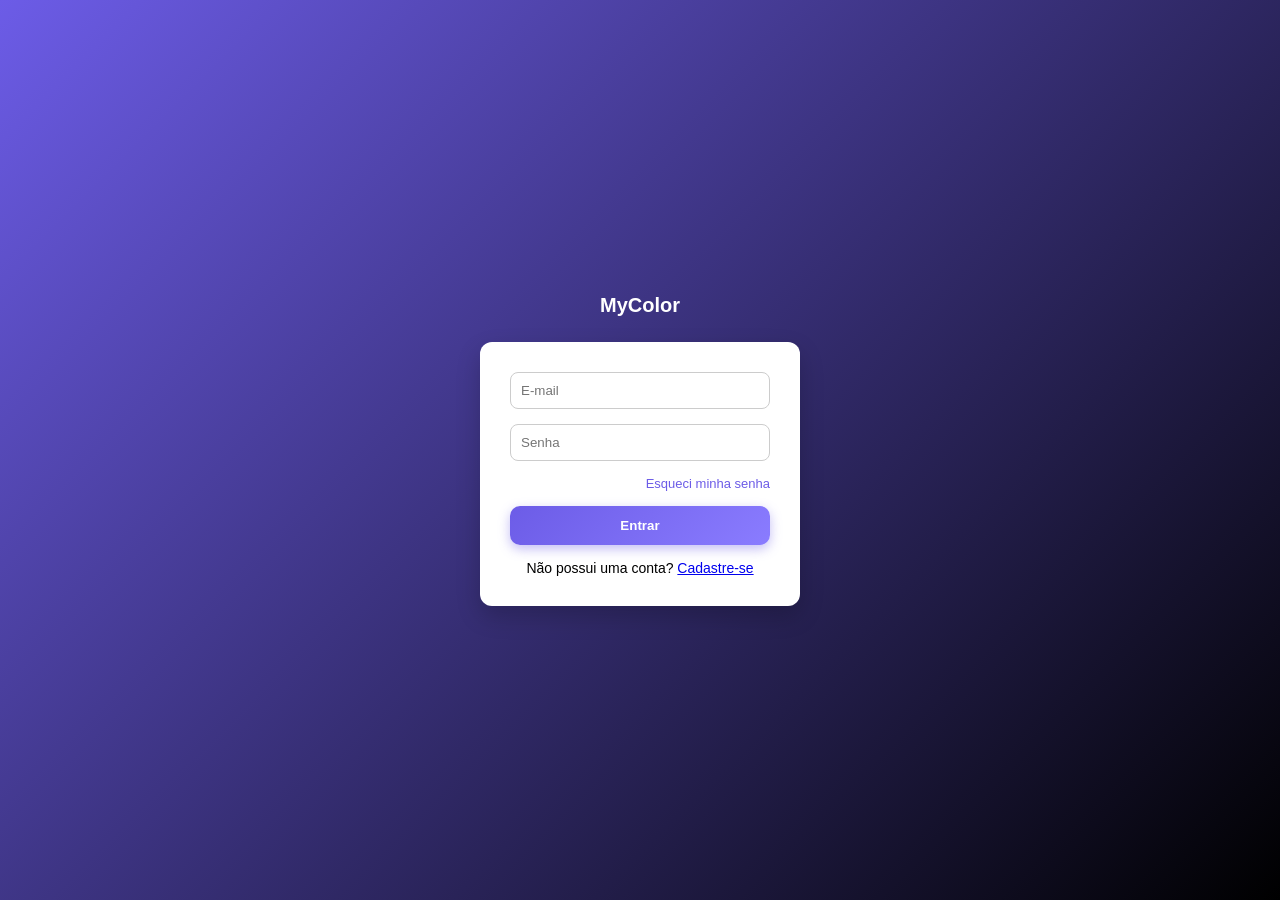
==== commit 2c7bfdcd: "Quarto commit" ====
--- a/index.html
+++ b/index.html
@@ -4,6 +4,14 @@
 <meta charset="UTF-8">
 <title>MyColor - Paletas</title>
 <link rel="stylesheet" href="css/style.css">
+
+<script>
+/* PROTEÇÃO DE LOGIN */
+if(localStorage.getItem("usuarioLogado") !== "true"){
+    window.location.href = "login.html";
+}
+</script>
+
 </head>
 <body>
 
@@ -16,10 +24,10 @@
     <nav class="menu">
         <a href="index.html" class="ativo">Paletas</a>
         <a href="fabrica-layout.html">Fábrica de layouts</a>
-        
-    </nav>
-
-    <a href="login.html" class="menu-icon">☰</a>
+            </nav>
+
+    <!-- AGORA É LOGOUT -->
+    <a href="#" class="menu-icon" onclick="logout()">X</a>
 </header>
 
 <section class="hero">
@@ -175,11 +183,10 @@
         <button class="btn-analisar">Analisar</button>
     </div>
 
-
-
 </main>
 
-  <div class="chat-btn" onclick="abrirChat()">💬</div>
+<!-- BOTÃO CHAT -->
+<div class="chat-btn" onclick="abrirChat()">💬</div>
 
 <!-- CHAT -->
 <div class="chat-overlay" id="chat">
@@ -197,7 +204,6 @@
     </div>
 </div>
 
-<!-- JS SIMPLES -->
 <script>
 function abrirChat(){
     document.getElementById("chat").style.display = "flex";
@@ -206,8 +212,13 @@
 function fecharChat(){
     document.getElementById("chat").style.display = "none";
 }
+
+/* LOGOUT */
+function logout(){
+    localStorage.removeItem("usuarioLogado");
+    window.location.href = "login.html";
+}
 </script>
-
 
 </body>
 </html>
--- a/css/style.css
+++ b/css/style.css
@@ -1,6 +1,3 @@
-/* =====================================================
-   RESET GLOBAL
-===================================================== */
 *{
 margin:0;
 padding:0;
@@ -531,4 +528,8 @@
 .busca input{
 width:100%;
 }
+}
+
+.busca button{
+border-radius:0 12px 12px 0;
 }
